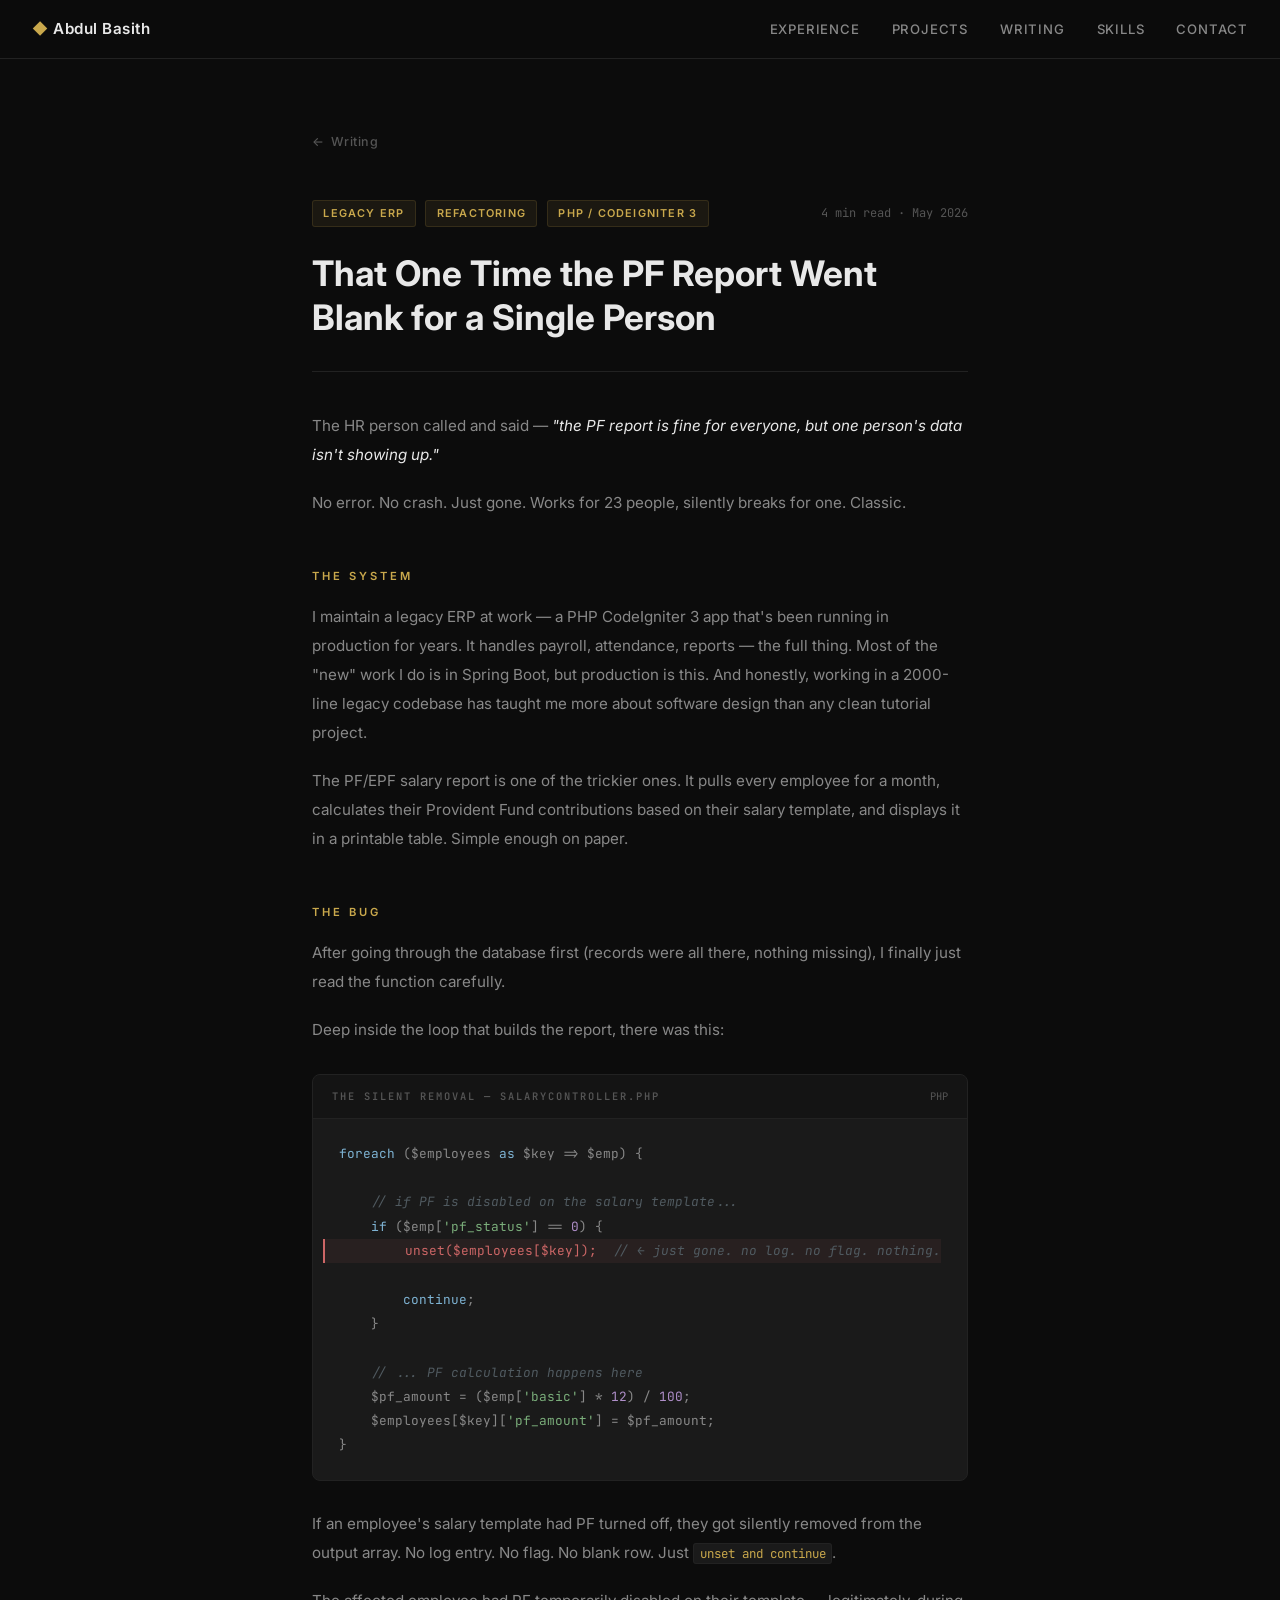
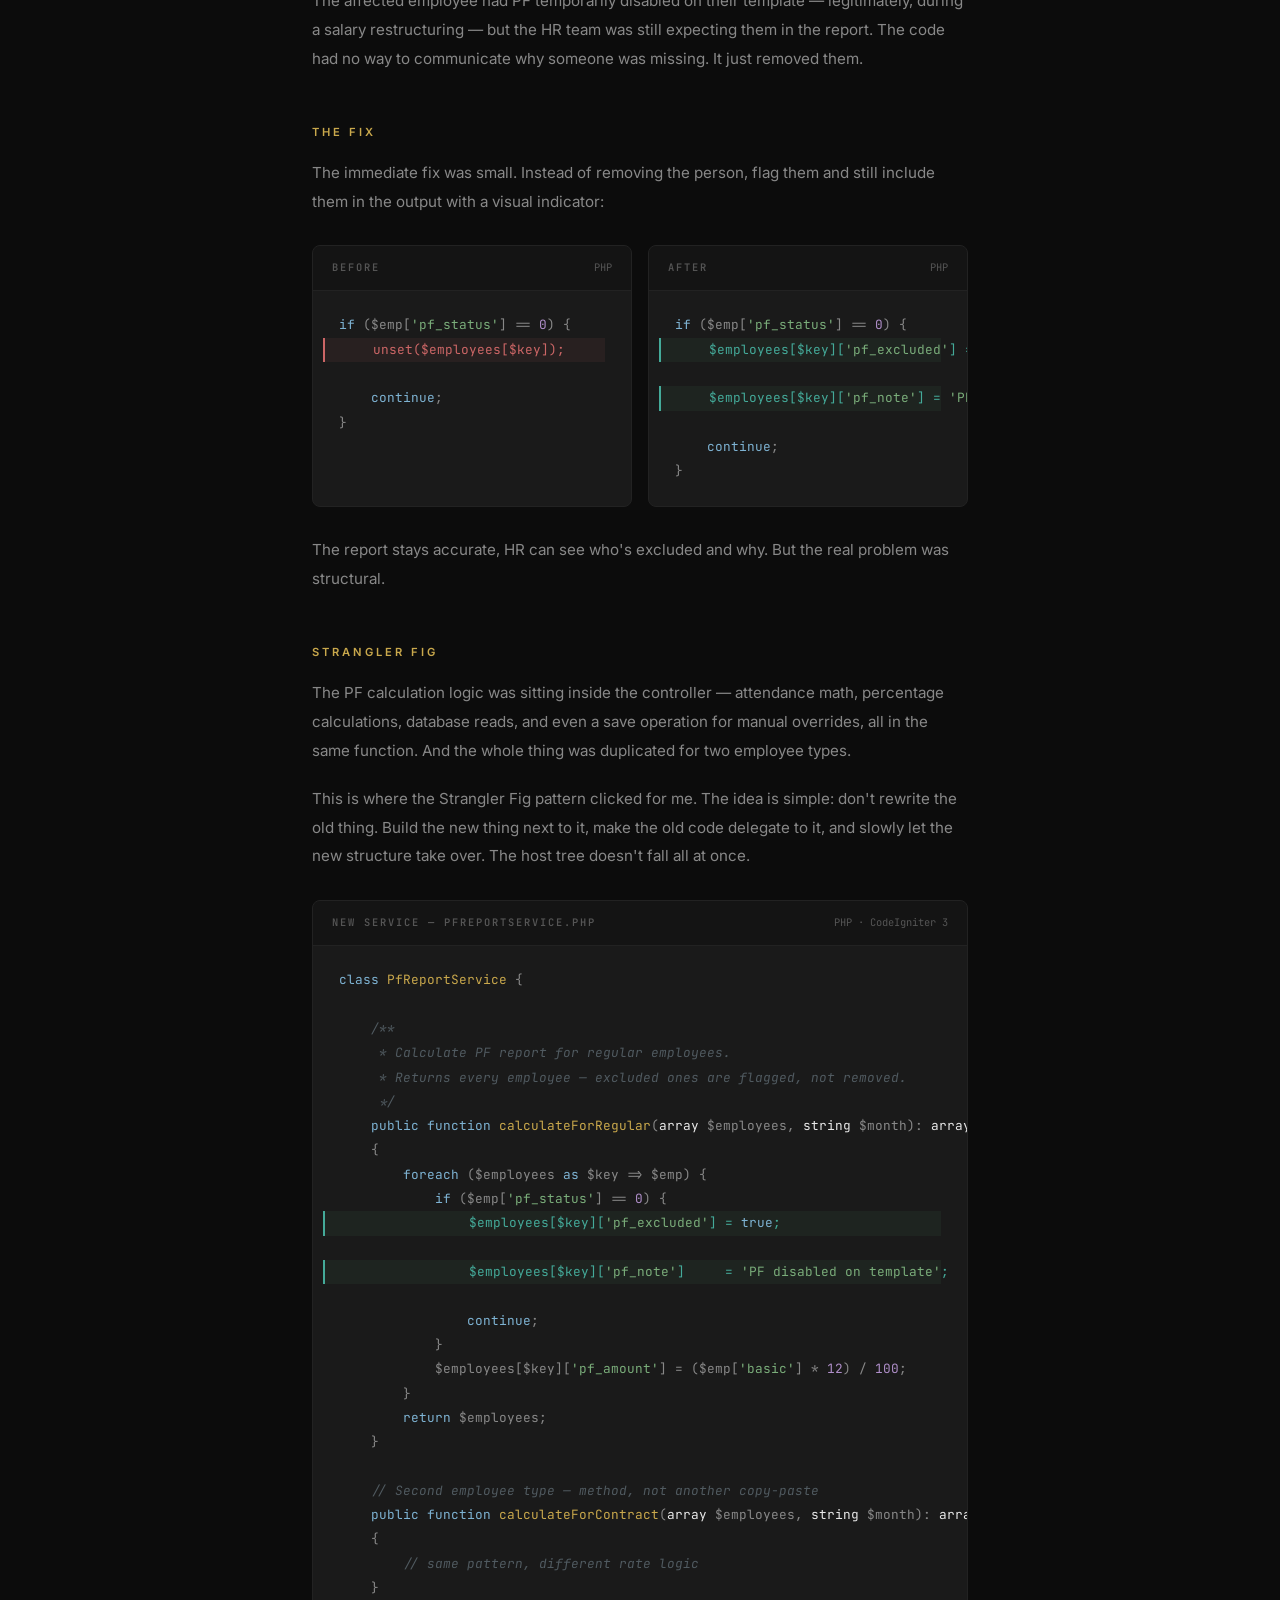
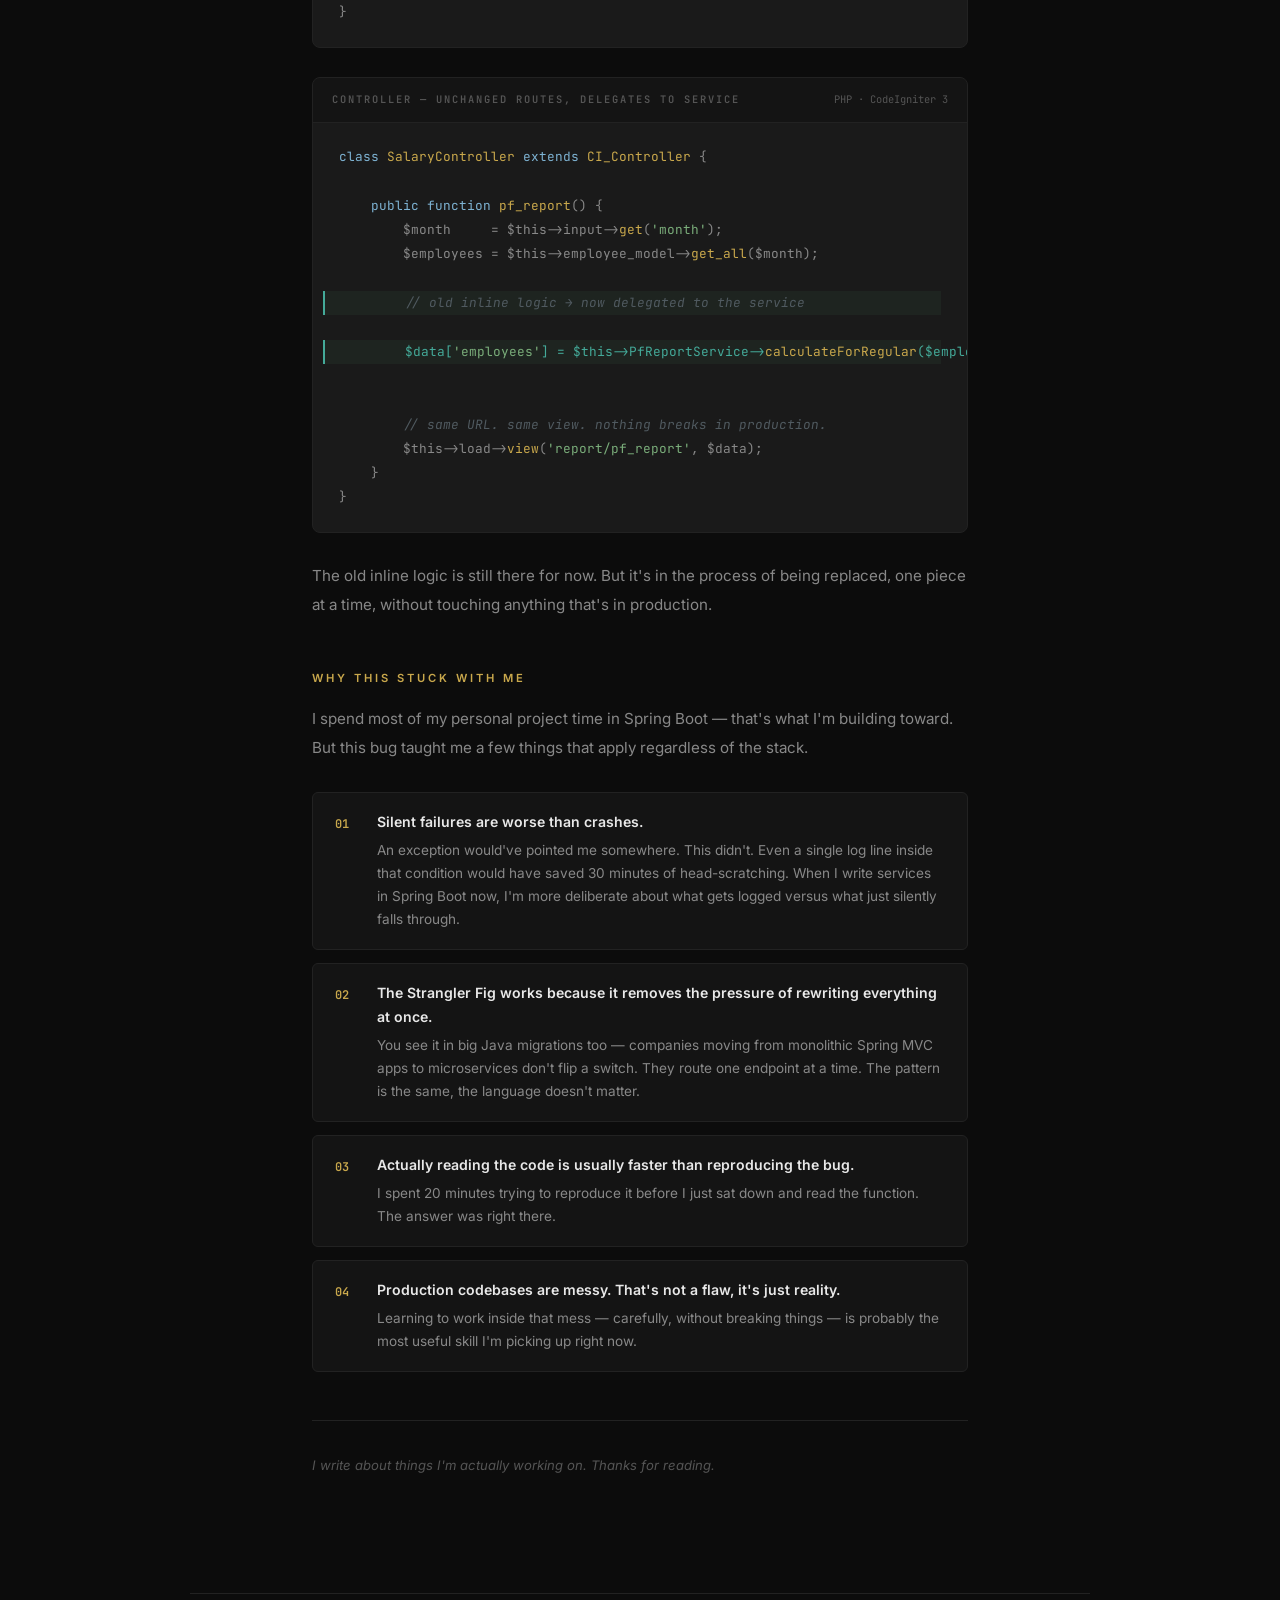
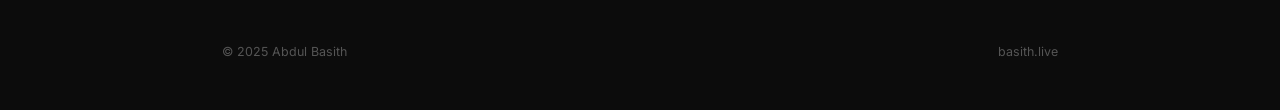
==== blog-pf-report.html @ a6ad1f9e "refactor: migrate blog post from modal to dedicated page and remove legacy modal implementation" ====
<!DOCTYPE html>
<html lang="en">
<head>
    <meta charset="UTF-8">
    <meta name="viewport" content="width=device-width, initial-scale=1.0">
    <title>That One Time the PF Report Went Blank — Abdul Basith</title>
    <meta name="description" content="A production bug in a legacy PHP ERP where one employee's PF data silently disappeared. What caused it, how the Strangler Fig pattern fixed the structure.">
    <link rel="stylesheet" href="style.css">
    <link rel="icon" href="data:image/svg+xml,<svg xmlns='http://www.w3.org/2000/svg' viewBox='0 0 100 100'><text y='.9em' font-size='90'>◆</text></svg>">
    <style>
        /* ── BLOG PAGE LAYOUT ── */
        .blog-page {
            max-width: 720px;
            margin: 0 auto;
            padding: 8rem 2rem 6rem;
        }

        .blog-back {
            display: inline-flex; align-items: center; gap: 0.4rem;
            font-size: 0.78rem; color: var(--text-dim); text-decoration: none;
            font-weight: 500; letter-spacing: 0.5px; margin-bottom: 3rem;
            transition: color 0.3s;
        }
        .blog-back:hover { color: var(--accent); }
        .blog-back::before { content: '←'; }

        .blog-hero-meta {
            display: flex; align-items: center; gap: 0.6rem;
            flex-wrap: wrap; margin-bottom: 1.5rem;
        }
        .blog-tag {
            font-size: 0.68rem; letter-spacing: 1.2px; text-transform: uppercase;
            color: var(--accent); background: var(--accent-dim);
            padding: 0.25rem 0.65rem; border-radius: 3px; border: 1px solid var(--accent-border);
            font-weight: 600;
        }
        .blog-hero-read {
            font-size: 0.75rem; color: var(--text-dim);
            font-family: 'JetBrains Mono', monospace; margin-left: auto;
        }

        .blog-hero-title {
            font-size: clamp(1.6rem, 4vw, 2.2rem);
            font-weight: 700; line-height: 1.25; margin-bottom: 2.5rem;
            padding-bottom: 2rem; border-bottom: 1px solid var(--border);
        }

        /* ── ARTICLE BODY ── */
        .blog-article { color: var(--text-muted); font-size: 0.95rem; line-height: 1.9; }

        .blog-article p { margin-bottom: 1.2rem; }
        .blog-article em { color: var(--text); font-style: italic; }
        .blog-article strong { color: var(--text); font-weight: 600; }

        .blog-article h2 {
            font-size: 0.7rem; letter-spacing: 3px; text-transform: uppercase;
            color: var(--accent); font-weight: 600;
            margin: 3rem 0 1rem;
        }

        /* inline code */
        .blog-article code {
            font-family: 'JetBrains Mono', monospace; font-size: 0.82em;
            background: var(--bg-elevated); border: 1px solid var(--border);
            padding: 0.1em 0.45em; border-radius: 3px; color: var(--accent);
        }

        /* ── CODE BLOCK CARD ── */
        .code-card {
            background: var(--bg-elevated);
            border: 1px solid var(--border);
            border-radius: 8px;
            margin: 1.8rem 0;
            overflow: hidden;
        }
        .code-card-header {
            display: flex; align-items: center; justify-content: space-between;
            padding: 0.75rem 1.2rem;
            border-bottom: 1px solid var(--border);
            background: var(--bg-card);
        }
        .code-card-label {
            font-size: 0.65rem; letter-spacing: 2px; text-transform: uppercase;
            color: var(--text-dim); font-weight: 600;
            font-family: 'JetBrains Mono', monospace;
        }
        .code-card-lang {
            font-size: 0.65rem; color: var(--text-dim);
            font-family: 'JetBrains Mono', monospace;
        }
        .code-card pre {
            margin: 0; padding: 1.4rem 1.6rem;
            font-family: 'JetBrains Mono', monospace;
            font-size: 0.8rem; line-height: 1.9;
            overflow-x: auto; color: var(--text-muted);
            white-space: pre;
        }
        /* syntax-ish colour slots */
        .tok-comment { color: #505a60; font-style: italic; }
        .tok-keyword { color: #7eb3d3; }
        .tok-fn      { color: #c9a84c; }        /* accent */
        .tok-string  { color: #7aad7a; }
        .tok-num     { color: #b08fca; }
        .tok-var     { color: var(--text); }
        .tok-bad     { color: #c66; }            /* red – the bad line */
        .tok-good    { color: #4a9; }            /* green – the fix */

        /* diff stripe */
        .line-del { display: block; background: rgba(198,102,102,0.08); color: #c66; border-left: 2px solid #c66; padding-left: 1rem; margin-left: -1rem; }
        .line-add { display: block; background: rgba(74,153,102,0.08); color: #4a9; border-left: 2px solid #4a9; padding-left: 1rem; margin-left: -1rem; }

        /* ── BEFORE / AFTER SPLIT ── */
        .ba-grid {
            display: grid; grid-template-columns: 1fr 1fr; gap: 1rem; margin: 1.8rem 0;
        }
        @media (max-width: 600px) { .ba-grid { grid-template-columns: 1fr; } }
        .ba-grid .code-card { margin: 0; }

        /* ── TAKEAWAY CARDS ── */
        .takeaway-grid {
            display: grid; gap: 0.8rem; margin: 1.8rem 0;
        }
        .takeaway-card {
            background: var(--bg-card); border: 1px solid var(--border);
            border-radius: 6px; padding: 1.1rem 1.4rem;
            display: flex; gap: 1rem; align-items: flex-start;
        }
        .takeaway-num {
            font-family: 'JetBrains Mono', monospace;
            font-size: 0.75rem; color: var(--accent); font-weight: 600;
            min-width: 1.6rem; margin-top: 0.15rem;
        }
        .takeaway-text strong { color: var(--text); font-weight: 600; display: block; margin-bottom: 0.3rem; font-size: 0.88rem; }
        .takeaway-text { color: var(--text-muted); font-size: 0.85rem; line-height: 1.7; }

        /* ── SIGN OFF ── */
        .blog-signoff {
            margin-top: 3rem; padding-top: 2rem;
            border-top: 1px solid var(--border);
            font-size: 0.82rem; color: var(--text-dim);
            font-style: italic;
        }
    </style>
</head>
<body>

<!-- NAV -->
<nav>
    <div class="nav-name"><span>◆</span> Abdul Basith</div>
    <button class="nav-toggle" onclick="document.querySelector('.nav-links').classList.toggle('open')" aria-label="Menu">☰</button>
    <ul class="nav-links">
        <li><a href="index.html#work">Experience</a></li>
        <li><a href="index.html#projects">Projects</a></li>
        <li><a href="index.html#writing">Writing</a></li>
        <li><a href="index.html#skills">Skills</a></li>
        <li><a href="index.html#contact">Contact</a></li>
    </ul>
</nav>

<main class="blog-page">

    <a href="index.html#writing" class="blog-back"> Writing</a>

    <div class="blog-hero-meta">
        <span class="blog-tag">Legacy ERP</span>
        <span class="blog-tag">Refactoring</span>
        <span class="blog-tag">PHP / CodeIgniter 3</span>
        <span class="blog-hero-read">4 min read · May 2026</span>
    </div>

    <h1 class="blog-hero-title">That One Time the PF&nbsp;Report Went Blank for a Single&nbsp;Person</h1>

    <article class="blog-article">

        <p>The HR person called and said — <em>"the PF report is fine for everyone, but one person's data isn't showing up."</em></p>
        <p>No error. No crash. Just gone. Works for 23 people, silently breaks for one. Classic.</p>

        <!-- ─────────── THE SYSTEM ─────────── -->
        <h2>The System</h2>

        <p>I maintain a legacy ERP at work — a PHP CodeIgniter 3 app that's been running in production for years. It handles payroll, attendance, reports — the full thing. Most of the "new" work I do is in Spring Boot, but production is this. And honestly, working in a 2000-line legacy codebase has taught me more about software design than any clean tutorial project.</p>

        <p>The PF/EPF salary report is one of the trickier ones. It pulls every employee for a month, calculates their Provident Fund contributions based on their salary template, and displays it in a printable table. Simple enough on paper.</p>

        <!-- ─────────── THE BUG ─────────── -->
        <h2>The Bug</h2>

        <p>After going through the database first (records were all there, nothing missing), I finally just read the function carefully.</p>
        <p>Deep inside the loop that builds the report, there was this:</p>

        <div class="code-card">
            <div class="code-card-header">
                <span class="code-card-label">The Silent Removal — SalaryController.php</span>
                <span class="code-card-lang">PHP</span>
            </div>
            <pre><span class="tok-keyword">foreach</span> ($employees <span class="tok-keyword">as</span> $key => $emp) {

    <span class="tok-comment">// if PF is disabled on the salary template...</span>
    <span class="tok-keyword">if</span> ($emp[<span class="tok-string">'pf_status'</span>] == <span class="tok-num">0</span>) {
<span class="line-del">        unset($employees[$key]);  <span class="tok-comment">// ← just gone. no log. no flag. nothing.</span></span>
        <span class="tok-keyword">continue</span>;
    }

    <span class="tok-comment">// ... PF calculation happens here</span>
    $pf_amount = ($emp[<span class="tok-string">'basic'</span>] * <span class="tok-num">12</span>) / <span class="tok-num">100</span>;
    $employees[$key][<span class="tok-string">'pf_amount'</span>] = $pf_amount;
}</pre>
        </div>

        <p>If an employee's salary template had PF turned off, they got silently removed from the output array. No log entry. No flag. No blank row. Just <code>unset and continue</code>.</p>

        <p>The affected employee had PF temporarily disabled on their template — legitimately, during a salary restructuring — but the HR team was still expecting them in the report. The code had no way to communicate why someone was missing. It just removed them.</p>

        <!-- ─────────── THE FIX ─────────── -->
        <h2>The Fix</h2>

        <p>The immediate fix was small. Instead of removing the person, flag them and still include them in the output with a visual indicator:</p>

        <div class="ba-grid">
            <div class="code-card">
                <div class="code-card-header">
                    <span class="code-card-label">Before</span>
                    <span class="code-card-lang">PHP</span>
                </div>
                <pre><span class="tok-keyword">if</span> ($emp[<span class="tok-string">'pf_status'</span>] == <span class="tok-num">0</span>) {
<span class="line-del">    unset($employees[$key]);</span>
    <span class="tok-keyword">continue</span>;
}</pre>
            </div>
            <div class="code-card">
                <div class="code-card-header">
                    <span class="code-card-label">After</span>
                    <span class="code-card-lang">PHP</span>
                </div>
                <pre><span class="tok-keyword">if</span> ($emp[<span class="tok-string">'pf_status'</span>] == <span class="tok-num">0</span>) {
<span class="line-add">    $employees[$key][<span class="tok-string">'pf_excluded'</span>] = <span class="tok-keyword">true</span>;</span>
<span class="line-add">    $employees[$key][<span class="tok-string">'pf_note'</span>] = <span class="tok-string">'PF disabled'</span>;</span>
    <span class="tok-keyword">continue</span>;
}</pre>
            </div>
        </div>

        <p>The report stays accurate, HR can see who's excluded and why. But the real problem was structural.</p>

        <!-- ─────────── STRANGLER FIG ─────────── -->
        <h2>Strangler Fig</h2>

        <p>The PF calculation logic was sitting inside the controller — attendance math, percentage calculations, database reads, and even a save operation for manual overrides, all in the same function. And the whole thing was duplicated for two employee types.</p>

        <p>This is where the Strangler Fig pattern clicked for me. The idea is simple: don't rewrite the old thing. Build the new thing next to it, make the old code delegate to it, and slowly let the new structure take over. The host tree doesn't fall all at once.</p>

        <div class="code-card">
            <div class="code-card-header">
                <span class="code-card-label">New Service — PfReportService.php</span>
                <span class="code-card-lang">PHP · CodeIgniter 3</span>
            </div>
            <pre><span class="tok-keyword">class</span> <span class="tok-fn">PfReportService</span> {

    <span class="tok-comment">/**
     * Calculate PF report for regular employees.
     * Returns every employee — excluded ones are flagged, not removed.
     */</span>
    <span class="tok-keyword">public function</span> <span class="tok-fn">calculateForRegular</span>(<span class="tok-var">array</span> $employees, <span class="tok-var">string</span> $month): <span class="tok-var">array</span>
    {
        <span class="tok-keyword">foreach</span> ($employees <span class="tok-keyword">as</span> $key => $emp) {
            <span class="tok-keyword">if</span> ($emp[<span class="tok-string">'pf_status'</span>] == <span class="tok-num">0</span>) {
<span class="line-add">                $employees[$key][<span class="tok-string">'pf_excluded'</span>] = <span class="tok-keyword">true</span>;</span>
<span class="line-add">                $employees[$key][<span class="tok-string">'pf_note'</span>]     = <span class="tok-string">'PF disabled on template'</span>;</span>
                <span class="tok-keyword">continue</span>;
            }
            $employees[$key][<span class="tok-string">'pf_amount'</span>] = ($emp[<span class="tok-string">'basic'</span>] * <span class="tok-num">12</span>) / <span class="tok-num">100</span>;
        }
        <span class="tok-keyword">return</span> $employees;
    }

    <span class="tok-comment">// Second employee type — method, not another copy-paste</span>
    <span class="tok-keyword">public function</span> <span class="tok-fn">calculateForContract</span>(<span class="tok-var">array</span> $employees, <span class="tok-var">string</span> $month): <span class="tok-var">array</span>
    {
        <span class="tok-comment">// same pattern, different rate logic</span>
    }
}</pre>
        </div>

        <div class="code-card">
            <div class="code-card-header">
                <span class="code-card-label">Controller — unchanged routes, delegates to service</span>
                <span class="code-card-lang">PHP · CodeIgniter 3</span>
            </div>
            <pre><span class="tok-keyword">class</span> <span class="tok-fn">SalaryController</span> <span class="tok-keyword">extends</span> <span class="tok-fn">CI_Controller</span> {

    <span class="tok-keyword">public function</span> <span class="tok-fn">pf_report</span>() {
        $month     = $this->input-><span class="tok-fn">get</span>(<span class="tok-string">'month'</span>);
        $employees = $this->employee_model-><span class="tok-fn">get_all</span>($month);

<span class="line-add">        <span class="tok-comment">// old inline logic → now delegated to the service</span></span>
<span class="line-add">        $data[<span class="tok-string">'employees'</span>] = $this->PfReportService-><span class="tok-fn">calculateForRegular</span>($employees, $month);</span>

        <span class="tok-comment">// same URL. same view. nothing breaks in production.</span>
        $this->load-><span class="tok-fn">view</span>(<span class="tok-string">'report/pf_report'</span>, $data);
    }
}</pre>
        </div>

        <p>The old inline logic is still there for now. But it's in the process of being replaced, one piece at a time, without touching anything that's in production.</p>

        <!-- ─────────── WHY THIS STUCK ─────────── -->
        <h2>Why This Stuck With Me</h2>

        <p>I spend most of my personal project time in Spring Boot — that's what I'm building toward. But this bug taught me a few things that apply regardless of the stack.</p>

        <div class="takeaway-grid">
            <div class="takeaway-card">
                <span class="takeaway-num">01</span>
                <div class="takeaway-text">
                    <strong>Silent failures are worse than crashes.</strong>
                    An exception would've pointed me somewhere. This didn't. Even a single log line inside that condition would have saved 30 minutes of head-scratching. When I write services in Spring Boot now, I'm more deliberate about what gets logged versus what just silently falls through.
                </div>
            </div>
            <div class="takeaway-card">
                <span class="takeaway-num">02</span>
                <div class="takeaway-text">
                    <strong>The Strangler Fig works because it removes the pressure of rewriting everything at once.</strong>
                    You see it in big Java migrations too — companies moving from monolithic Spring MVC apps to microservices don't flip a switch. They route one endpoint at a time. The pattern is the same, the language doesn't matter.
                </div>
            </div>
            <div class="takeaway-card">
                <span class="takeaway-num">03</span>
                <div class="takeaway-text">
                    <strong>Actually reading the code is usually faster than reproducing the bug.</strong>
                    I spent 20 minutes trying to reproduce it before I just sat down and read the function. The answer was right there.
                </div>
            </div>
            <div class="takeaway-card">
                <span class="takeaway-num">04</span>
                <div class="takeaway-text">
                    <strong>Production codebases are messy. That's not a flaw, it's just reality.</strong>
                    Learning to work inside that mess — carefully, without breaking things — is probably the most useful skill I'm picking up right now.
                </div>
            </div>
        </div>

        <p class="blog-signoff">I write about things I'm actually working on. Thanks for reading.</p>

    </article>

</main>

<footer>
    <span>© 2025 Abdul Basith</span>
    <span>basith.live</span>
</footer>

<script>
// Mobile nav toggle
document.querySelectorAll('a[href^="index.html#"]').forEach(a => {
    document.querySelector('.nav-links')?.classList.remove('open');
});
</script>
</body>
</html>
---- style.css ----
@import url('https://fonts.googleapis.com/css2?family=Inter:wght@300;400;500;600;700&family=JetBrains+Mono:wght@400;500&display=swap');

*, *::before, *::after { margin: 0; padding: 0; box-sizing: border-box; }

:root {
  --bg: #0c0c0c;
  --bg-card: #141414;
  --bg-elevated: #1a1a1a;
  --border: #222;
  --border-hover: #333;
  --text: #e8e8e8;
  --text-muted: #888;
  --text-dim: #555;
  --accent: #c9a84c;
  --accent-dim: rgba(201,168,76,0.08);
  --accent-border: rgba(201,168,76,0.15);
  --green: #4a9;
  --red: #c66;
}

html { scroll-behavior: smooth; }

body {
  font-family: 'Inter', -apple-system, sans-serif;
  background: var(--bg);
  color: var(--text);
  line-height: 1.6;
  -webkit-font-smoothing: antialiased;
}

::selection { background: var(--accent); color: var(--bg); }

/* ── NAV ── */
nav {
  position: fixed; top: 0; width: 100%; z-index: 100;
  padding: 1rem 2rem;
  background: rgba(12,12,12,0.85);
  backdrop-filter: blur(20px);
  border-bottom: 1px solid var(--border);
  display: flex; justify-content: space-between; align-items: center;
  max-width: 100%;
}
.nav-name {
  font-size: 0.95rem; font-weight: 600; letter-spacing: 0.5px;
  color: var(--text);
}
.nav-name span { color: var(--accent); }
.nav-links { display: flex; gap: 2rem; list-style: none; }
.nav-links a {
  color: var(--text-muted); text-decoration: none; font-size: 0.82rem;
  font-weight: 500; letter-spacing: 0.8px; text-transform: uppercase;
  transition: color 0.3s;
}
.nav-links a:hover { color: var(--text); }

/* ── HERO ── */
.hero {
  min-height: 100vh; display: flex; align-items: center;
  padding: 8rem 2rem 4rem;
  max-width: 900px; margin: 0 auto;
}
.hero-inner { width: 100%; }
.hero-label {
  font-size: 0.75rem; letter-spacing: 3px; text-transform: uppercase;
  color: var(--accent); margin-bottom: 1.5rem; font-weight: 500;
}
.hero h1 {
  font-size: clamp(2.5rem, 5vw, 3.8rem);
  font-weight: 300; line-height: 1.15; margin-bottom: 2rem;
  color: var(--text);
}
.hero h1 strong { font-weight: 700; }
.hero-desc {
  font-size: 1.05rem; color: var(--text-muted); max-width: 600px;
  line-height: 1.8; margin-bottom: 2.5rem;
}
.hero-links { display: flex; gap: 1.5rem; align-items: center; flex-wrap: wrap; }
.hero-links a {
  color: var(--text-muted); text-decoration: none; font-size: 0.85rem;
  font-weight: 500; transition: color 0.3s; display: flex; align-items: center; gap: 0.4rem;
}
.hero-links a:hover { color: var(--text); }
.hero-links .sep { color: var(--text-dim); }
.hero-indicator {
  margin-top: 4rem; display: flex; align-items: center; gap: 0.6rem;
  font-size: 0.75rem; color: var(--text-dim);
}
.dot-live {
  width: 6px; height: 6px; border-radius: 50%; background: var(--green);
  animation: pulse 2s infinite;
}
@keyframes pulse {
  0%, 100% { opacity: 1; }
  50% { opacity: 0.3; }
}

/* ── SECTIONS ── */
section { max-width: 900px; margin: 0 auto; padding: 6rem 2rem; }
.section-label {
  font-size: 0.7rem; letter-spacing: 3px; text-transform: uppercase;
  color: var(--accent); margin-bottom: 0.5rem; font-weight: 500;
}
.section-title {
  font-size: 1.8rem; font-weight: 600; margin-bottom: 1rem;
}
.section-desc {
  color: var(--text-muted); margin-bottom: 3rem; max-width: 600px; font-size: 0.95rem;
}
.divider {
  border: none; border-top: 1px solid var(--border);
  max-width: 900px; margin: 0 auto;
}

/* ── EXPERIENCE ── */
.exp-item {
  padding: 2rem 0;
  border-bottom: 1px solid var(--border);
}
.exp-item:last-child { border-bottom: none; }
.exp-header { display: flex; justify-content: space-between; align-items: baseline; flex-wrap: wrap; gap: 0.5rem; margin-bottom: 0.3rem; }
.exp-role { font-size: 1.1rem; font-weight: 600; }
.exp-company { color: var(--accent); }
.exp-date { font-size: 0.8rem; color: var(--text-dim); font-weight: 500; }
.exp-bullets { list-style: none; margin-top: 1rem; }
.exp-bullets li {
  color: var(--text-muted); font-size: 0.9rem; padding: 0.4rem 0;
  padding-left: 1.2rem; position: relative; line-height: 1.7;
}
.exp-bullets li::before {
  content: ''; position: absolute; left: 0; top: 0.85rem;
  width: 4px; height: 4px; border-radius: 50%;
  background: var(--text-dim);
}

/* ── PROJECTS ── */
.project {
  background: var(--bg-card);
  border: 1px solid var(--border);
  border-radius: 8px;
  padding: 2.5rem;
  margin-bottom: 2rem;
  transition: border-color 0.3s;
}
.project:hover { border-color: var(--border-hover); }
.project-header { display: flex; justify-content: space-between; align-items: flex-start; flex-wrap: wrap; gap: 1rem; margin-bottom: 1.5rem; }
.project-name { font-size: 1.3rem; font-weight: 600; }
.project-type {
  font-size: 0.7rem; letter-spacing: 1.5px; text-transform: uppercase;
  color: var(--accent); background: var(--accent-dim);
  padding: 0.3rem 0.8rem; border-radius: 3px; border: 1px solid var(--accent-border);
  font-weight: 600;
}
.project-summary { color: var(--text-muted); font-size: 0.95rem; margin-bottom: 1.5rem; line-height: 1.7; }
.project-arch {
  background: var(--bg-elevated); border: 1px solid var(--border);
  border-radius: 6px; padding: 1.5rem; margin-bottom: 1.5rem;
}
.project-arch-title {
  font-size: 0.7rem; letter-spacing: 2px; text-transform: uppercase;
  color: var(--text-dim); margin-bottom: 1rem; font-weight: 600;
}
.arch-flow {
  font-family: 'JetBrains Mono', monospace; font-size: 0.78rem;
  color: var(--text-muted); line-height: 2; white-space: pre-wrap;
}
.arch-flow .highlight { color: var(--accent); }
.arch-flow .muted { color: var(--text-dim); }
.tech-stack { display: flex; flex-wrap: wrap; gap: 0.5rem; margin-bottom: 1.5rem; }
.tech-tag {
  font-size: 0.75rem; padding: 0.3rem 0.7rem; border-radius: 3px;
  background: var(--bg-elevated); border: 1px solid var(--border);
  color: var(--text-muted); font-family: 'JetBrains Mono', monospace;
}
.project-details { list-style: none; }
.project-details li {
  color: var(--text-muted); font-size: 0.88rem; padding: 0.35rem 0;
  padding-left: 1.2rem; position: relative; line-height: 1.6;
}
.project-details li::before {
  content: '→'; position: absolute; left: 0; color: var(--text-dim);
}
.project-link {
  display: inline-flex; align-items: center; gap: 0.4rem;
  margin-top: 1rem; color: var(--text-muted); font-size: 0.85rem;
  text-decoration: none; font-weight: 500; transition: color 0.3s;
}
.project-link:hover { color: var(--text); }

/* ── SKILLS ── */
.skills-grid { display: grid; grid-template-columns: repeat(auto-fill, minmax(200px, 1fr)); gap: 1px; background: var(--border); border: 1px solid var(--border); border-radius: 8px; overflow: hidden; }
.skill-group { background: var(--bg-card); padding: 1.5rem; }
.skill-group-title { font-size: 0.7rem; letter-spacing: 2px; text-transform: uppercase; color: var(--text-dim); margin-bottom: 0.8rem; font-weight: 600; }
.skill-group ul { list-style: none; }
.skill-group li { color: var(--text-muted); font-size: 0.88rem; padding: 0.25rem 0; }

/* ── EDUCATION ── */
.edu-grid { display: grid; gap: 1rem; }
.edu-item {
  display: flex; justify-content: space-between; align-items: baseline;
  padding: 1.2rem 0; border-bottom: 1px solid var(--border); flex-wrap: wrap; gap: 0.5rem;
}
.edu-item:last-child { border-bottom: none; }
.edu-school { font-weight: 600; font-size: 0.95rem; }
.edu-detail { color: var(--text-muted); font-size: 0.85rem; }
.edu-year { color: var(--text-dim); font-size: 0.82rem; font-weight: 500; }

/* ── CONTACT ── */
.contact-box {
  background: var(--bg-card); border: 1px solid var(--border);
  border-radius: 8px; padding: 3rem; text-align: center;
}
.contact-box p { color: var(--text-muted); margin-bottom: 2rem; font-size: 0.95rem; }
.contact-links { display: flex; justify-content: center; gap: 2rem; flex-wrap: wrap; }
.contact-links a {
  color: var(--text-muted); text-decoration: none; font-size: 0.88rem;
  font-weight: 500; padding: 0.6rem 1.2rem; border: 1px solid var(--border);
  border-radius: 4px; transition: all 0.3s;
}
.contact-links a:hover { border-color: var(--accent-border); color: var(--text); }

/* ── FOOTER ── */
footer {
  max-width: 900px; margin: 0 auto; padding: 3rem 2rem;
  border-top: 1px solid var(--border);
  display: flex; justify-content: space-between; align-items: center;
  font-size: 0.78rem; color: var(--text-dim); flex-wrap: wrap; gap: 1rem;
}

/* ── BLOG CARD ── */
.blog-card {
  display: block; text-decoration: none; color: inherit;
  background: var(--bg-card); border: 1px solid var(--border);
  border-radius: 8px; padding: 2rem 2.5rem;
  cursor: pointer; transition: border-color 0.3s, background 0.3s;
  outline: none;
}
.blog-card:hover, .blog-card:focus {
  border-color: var(--accent-border);
  background: var(--bg-elevated);
}
.blog-card-meta { display: flex; align-items: center; gap: 0.6rem; flex-wrap: wrap; margin-bottom: 1rem; }
.blog-tag {
  font-size: 0.68rem; letter-spacing: 1.2px; text-transform: uppercase;
  color: var(--accent); background: var(--accent-dim);
  padding: 0.25rem 0.65rem; border-radius: 3px; border: 1px solid var(--accent-border);
  font-weight: 600;
}
.blog-read { font-size: 0.75rem; color: var(--text-dim); margin-left: auto; font-family: 'JetBrains Mono', monospace; }
.blog-title { font-size: 1.15rem; font-weight: 600; margin-bottom: 0.75rem; line-height: 1.4; }
.blog-excerpt { color: var(--text-muted); font-size: 0.9rem; line-height: 1.7; margin-bottom: 1.2rem; }
.blog-cta { font-size: 0.8rem; color: var(--text-dim); font-weight: 500; transition: color 0.3s; }
.blog-card:hover .blog-cta, .blog-card:focus .blog-cta { color: var(--accent); }

/* ── ANIMATIONS ── */
.reveal { opacity: 0; transform: translateY(20px); transition: all 0.6s cubic-bezier(0.16, 1, 0.3, 1); }
.reveal.visible { opacity: 1; transform: none; }

/* ── MOBILE ── */
@media (max-width: 640px) {
  nav { padding: 1rem; }
  .nav-links { gap: 1rem; }
  .nav-links a { font-size: 0.72rem; }
  .hero { padding: 7rem 1.5rem 3rem; }
  section { padding: 4rem 1.5rem; }
  .project { padding: 1.5rem; }
  .skills-grid { grid-template-columns: 1fr 1fr; }
  .contact-links { flex-direction: column; align-items: center; }
}

/* Mobile nav toggle */
.nav-toggle { display: none; background: none; border: none; color: var(--text-muted); font-size: 1.3rem; cursor: pointer; }
@media (max-width: 520px) {
  .nav-toggle { display: block; }
  .nav-links {
    display: none; position: absolute; top: 100%; left: 0; right: 0;
    background: rgba(12,12,12,0.95); backdrop-filter: blur(20px);
    flex-direction: column; padding: 1.5rem 2rem; gap: 1.2rem;
    border-bottom: 1px solid var(--border);
  }
  .nav-links.open { display: flex; }
}
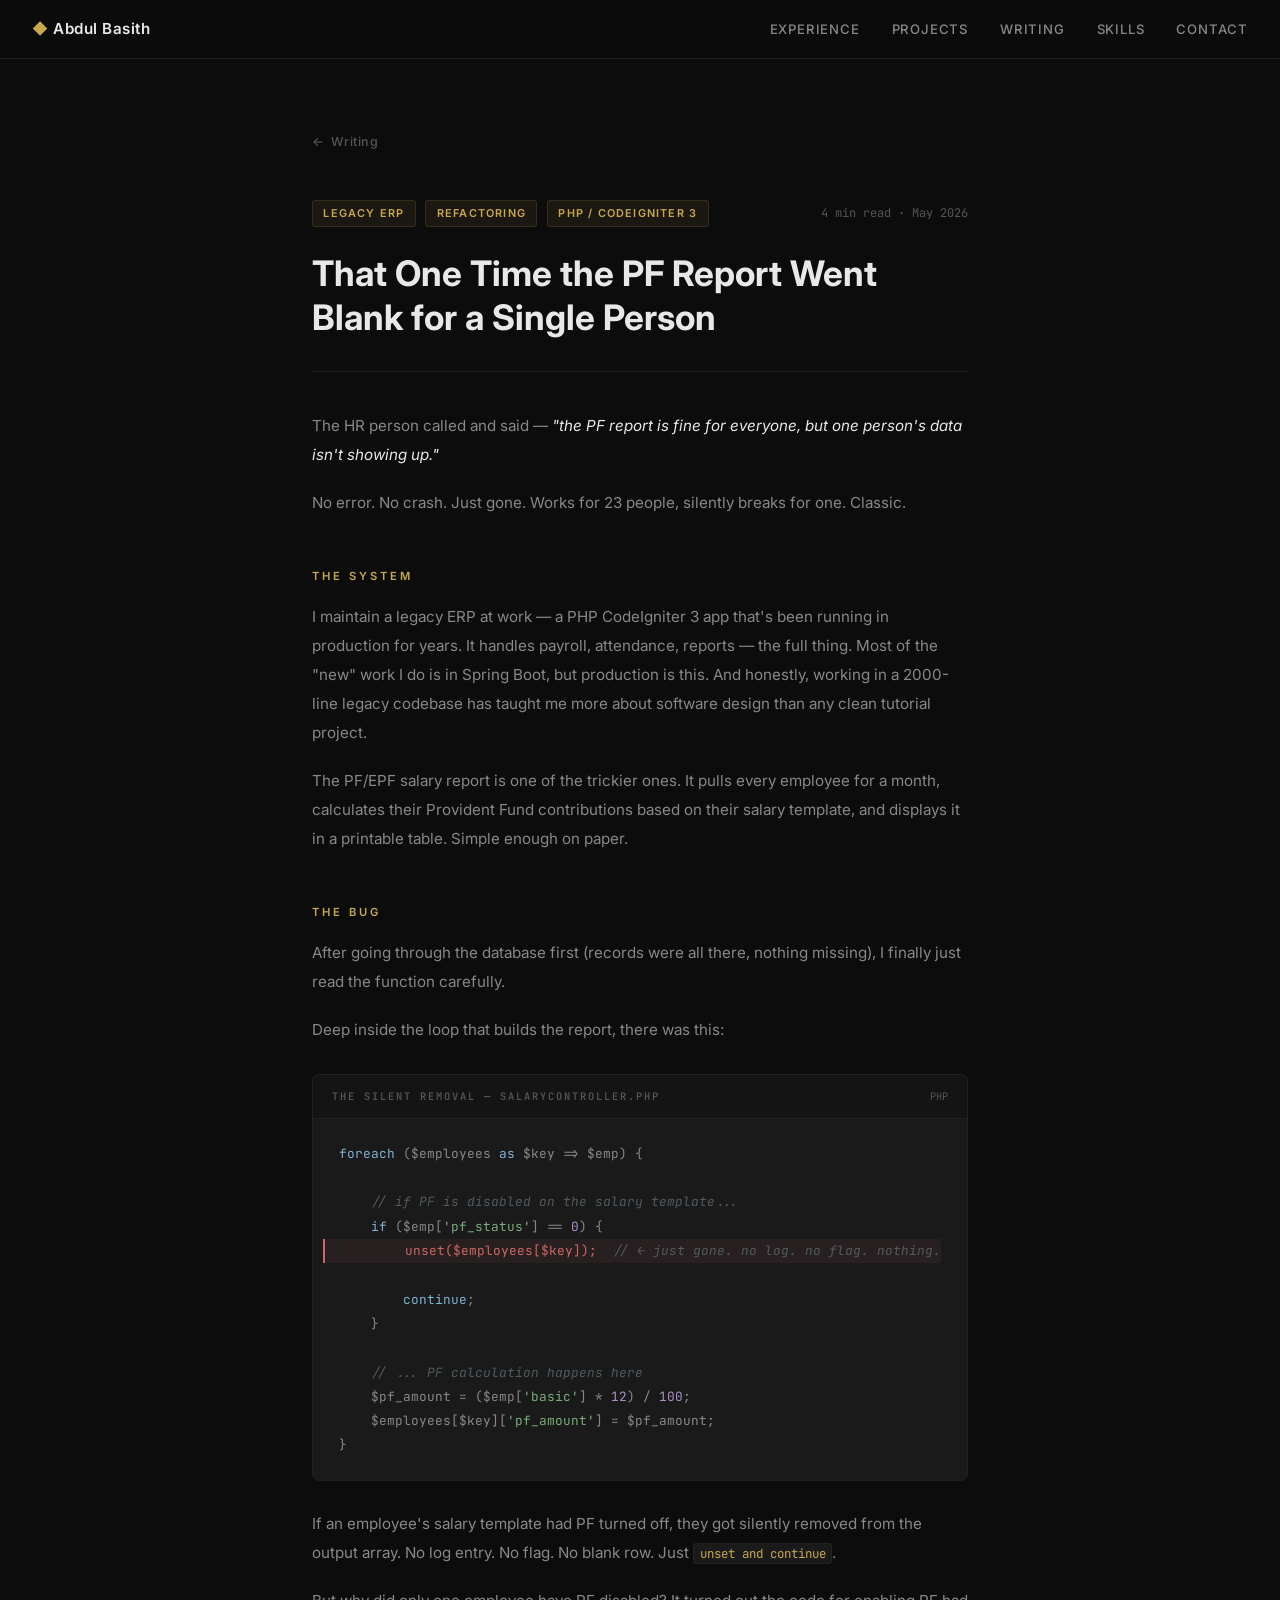
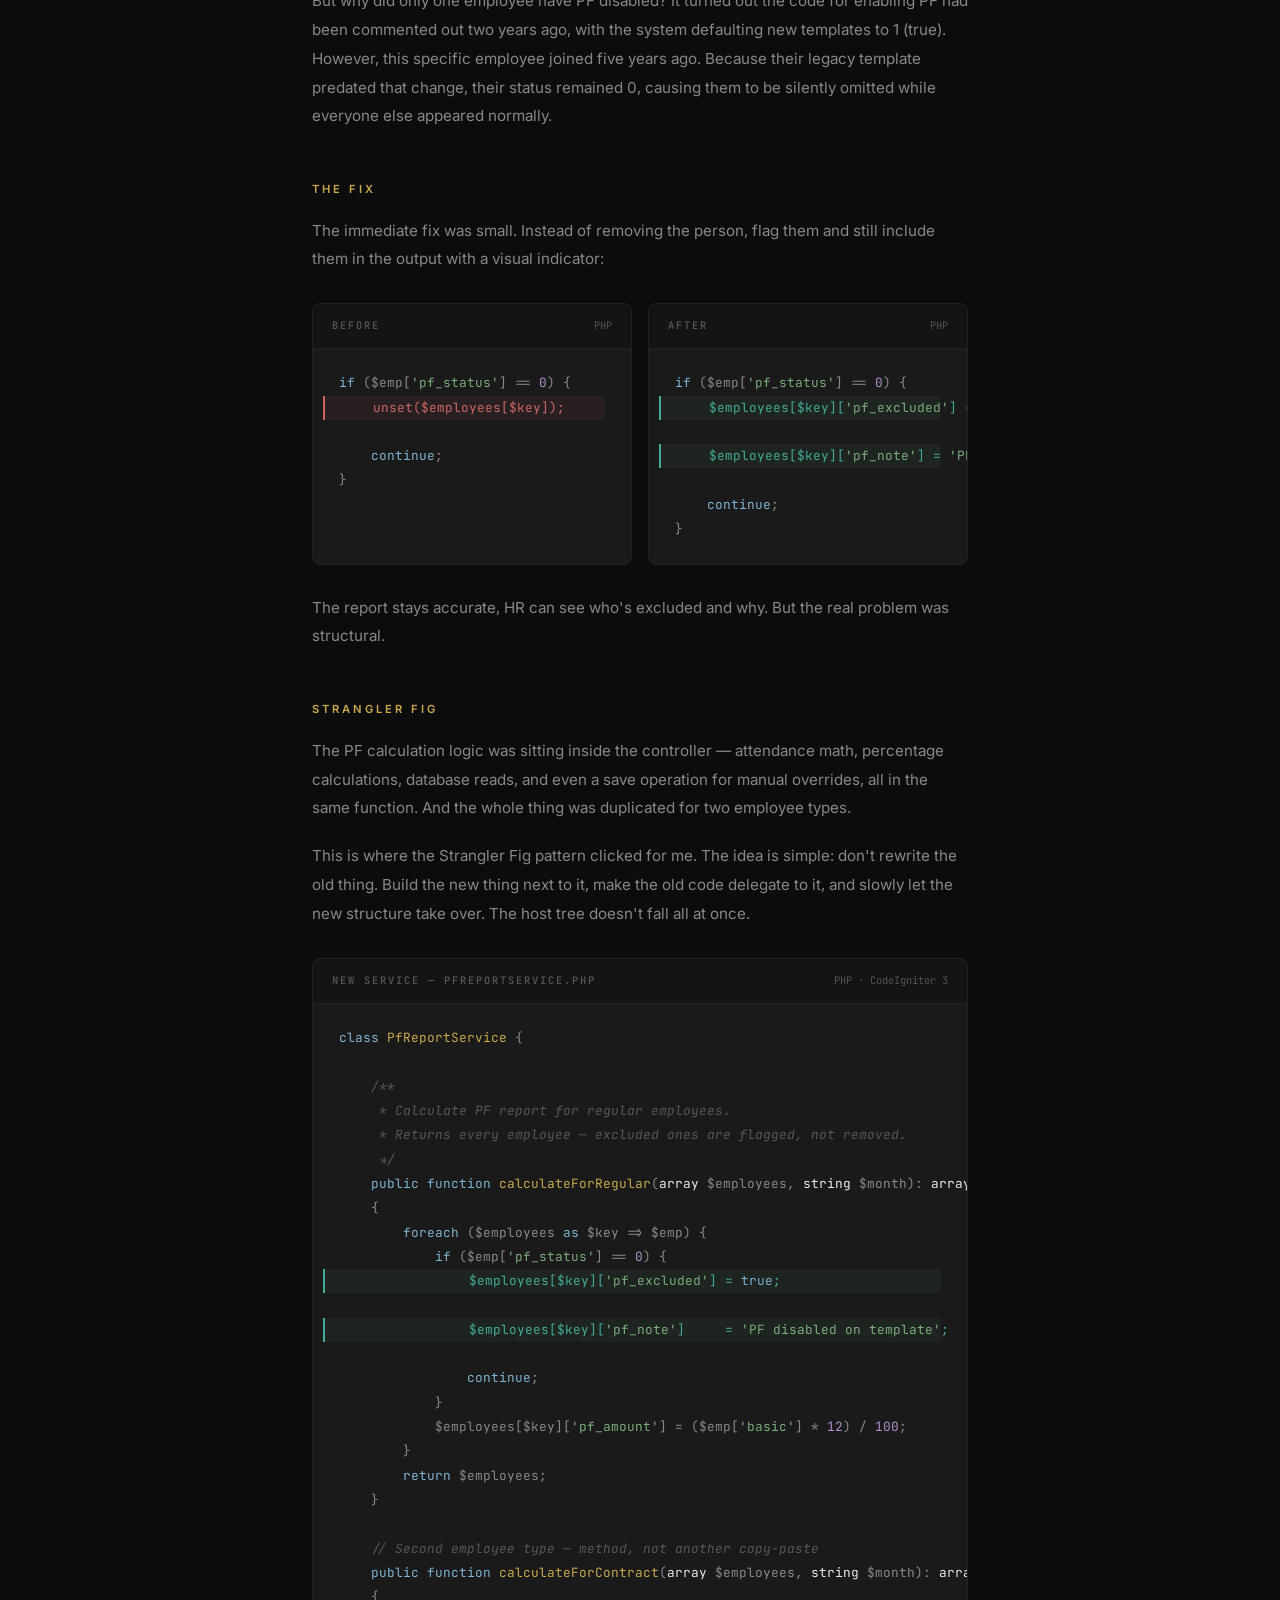
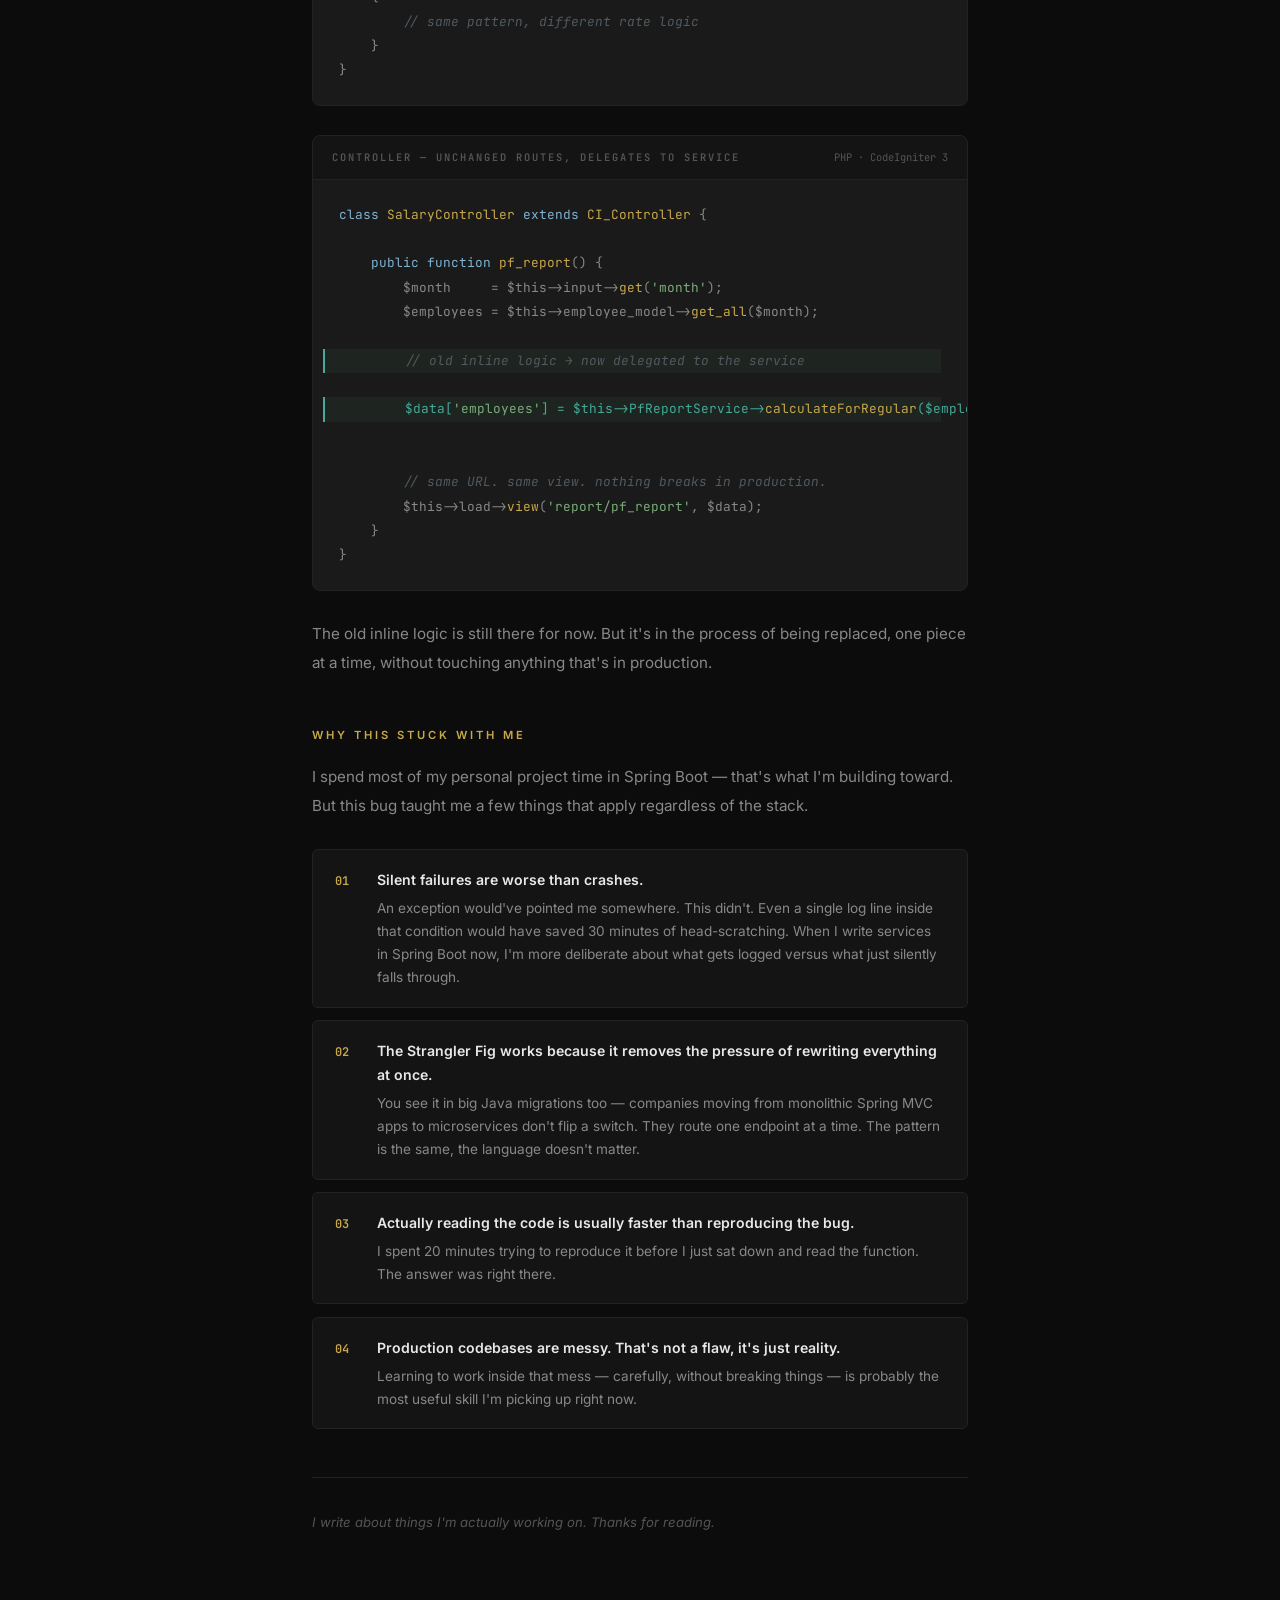
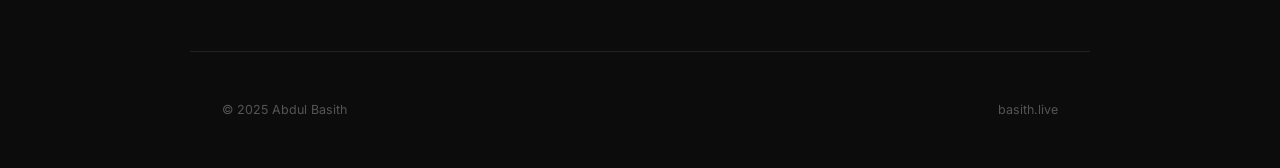
==== commit eeb64bd8: "Update blog post on legacy PF report bug" ====
--- a/blog-pf-report.html
+++ b/blog-pf-report.html
@@ -209,7 +209,7 @@
 
         <p>If an employee's salary template had PF turned off, they got silently removed from the output array. No log entry. No flag. No blank row. Just <code>unset and continue</code>.</p>
 
-        <p>The affected employee had PF temporarily disabled on their template — legitimately, during a salary restructuring — but the HR team was still expecting them in the report. The code had no way to communicate why someone was missing. It just removed them.</p>
+        <p>But why did only one employee have PF disabled? It turned out the code for enabling PF had been commented out two years ago, with the system defaulting new templates to 1 (true). However, this specific employee joined five years ago. Because their legacy template predated that change, their status remained 0, causing them to be silently omitted while everyone else appeared normally.</p>
 
         <!-- ─────────── THE FIX ─────────── -->
         <h2>The Fix</h2>
--- a/style.css
+++ b/style.css
@@ -18,7 +18,7 @@
   --red: #c66;
 }
 
-html { scroll-behavior: smooth; }
+html { scroll-behavior: smooth; overflow-x: hidden; }
 
 body {
   font-family: 'Inter', -apple-system, sans-serif;
@@ -26,6 +26,7 @@
   color: var(--text);
   line-height: 1.6;
   -webkit-font-smoothing: antialiased;
+  overflow-x: hidden;
 }
 
 ::selection { background: var(--accent); color: var(--bg); }
@@ -58,8 +59,61 @@
   min-height: 100vh; display: flex; align-items: center;
   padding: 8rem 2rem 4rem;
   max-width: 900px; margin: 0 auto;
+  position: relative;
 }
 .hero-inner { width: 100%; }
+
+/* ── POST TEASER (absolute — lives in the right dead space) ── */
+.post-teaser {
+  display: block; text-decoration: none; color: inherit;
+  position: absolute;
+  right: -80px;          /* sits outside the 900px hero box */
+  top: 50%;
+  transform: translateY(-50%);
+  width: 220px;
+  background: var(--bg-card);
+  border: 1px solid var(--accent-border);
+  border-radius: 10px;
+  padding: 1.2rem 1.4rem;
+  transition: border-color 0.3s, box-shadow 0.3s, transform 0.3s;
+  box-shadow: 0 0 18px rgba(201,168,76,0.07);
+}
+.post-teaser:hover {
+  border-color: rgba(201,168,76,0.45);
+  box-shadow: 0 4px 28px rgba(201,168,76,0.13);
+  transform: translateY(calc(-50% - 2px));
+}
+
+.post-teaser-eyebrow {
+  display: flex; align-items: center; gap: 0.45rem;
+  font-size: 0.62rem; letter-spacing: 2px; text-transform: uppercase;
+  color: var(--accent); font-weight: 600;
+  margin-bottom: 0.85rem;
+}
+.post-teaser-dot {
+  width: 5px; height: 5px; border-radius: 50%;
+  background: var(--accent); flex-shrink: 0;
+  animation: pulse 2s infinite;
+}
+.post-teaser-title {
+  font-size: 0.82rem; font-weight: 600; line-height: 1.45;
+  color: var(--text); margin-bottom: 0.75rem;
+}
+.post-teaser-meta {
+  font-size: 0.68rem; color: var(--text-dim);
+  font-family: 'JetBrains Mono', monospace;
+  margin-bottom: 1rem;
+}
+.post-teaser-cta {
+  font-size: 0.72rem; color: var(--text-dim);
+  font-weight: 500; transition: color 0.3s;
+  display: inline-block;
+}
+.post-teaser:hover .post-teaser-cta { color: var(--accent); }
+
+/* hide when viewport is too narrow to show the card without overlap */
+@media (max-width: 1160px) { .post-teaser { display: none; } }
+
 .hero-label {
   font-size: 0.75rem; letter-spacing: 3px; text-transform: uppercase;
   color: var(--accent); margin-bottom: 1.5rem; font-weight: 500;
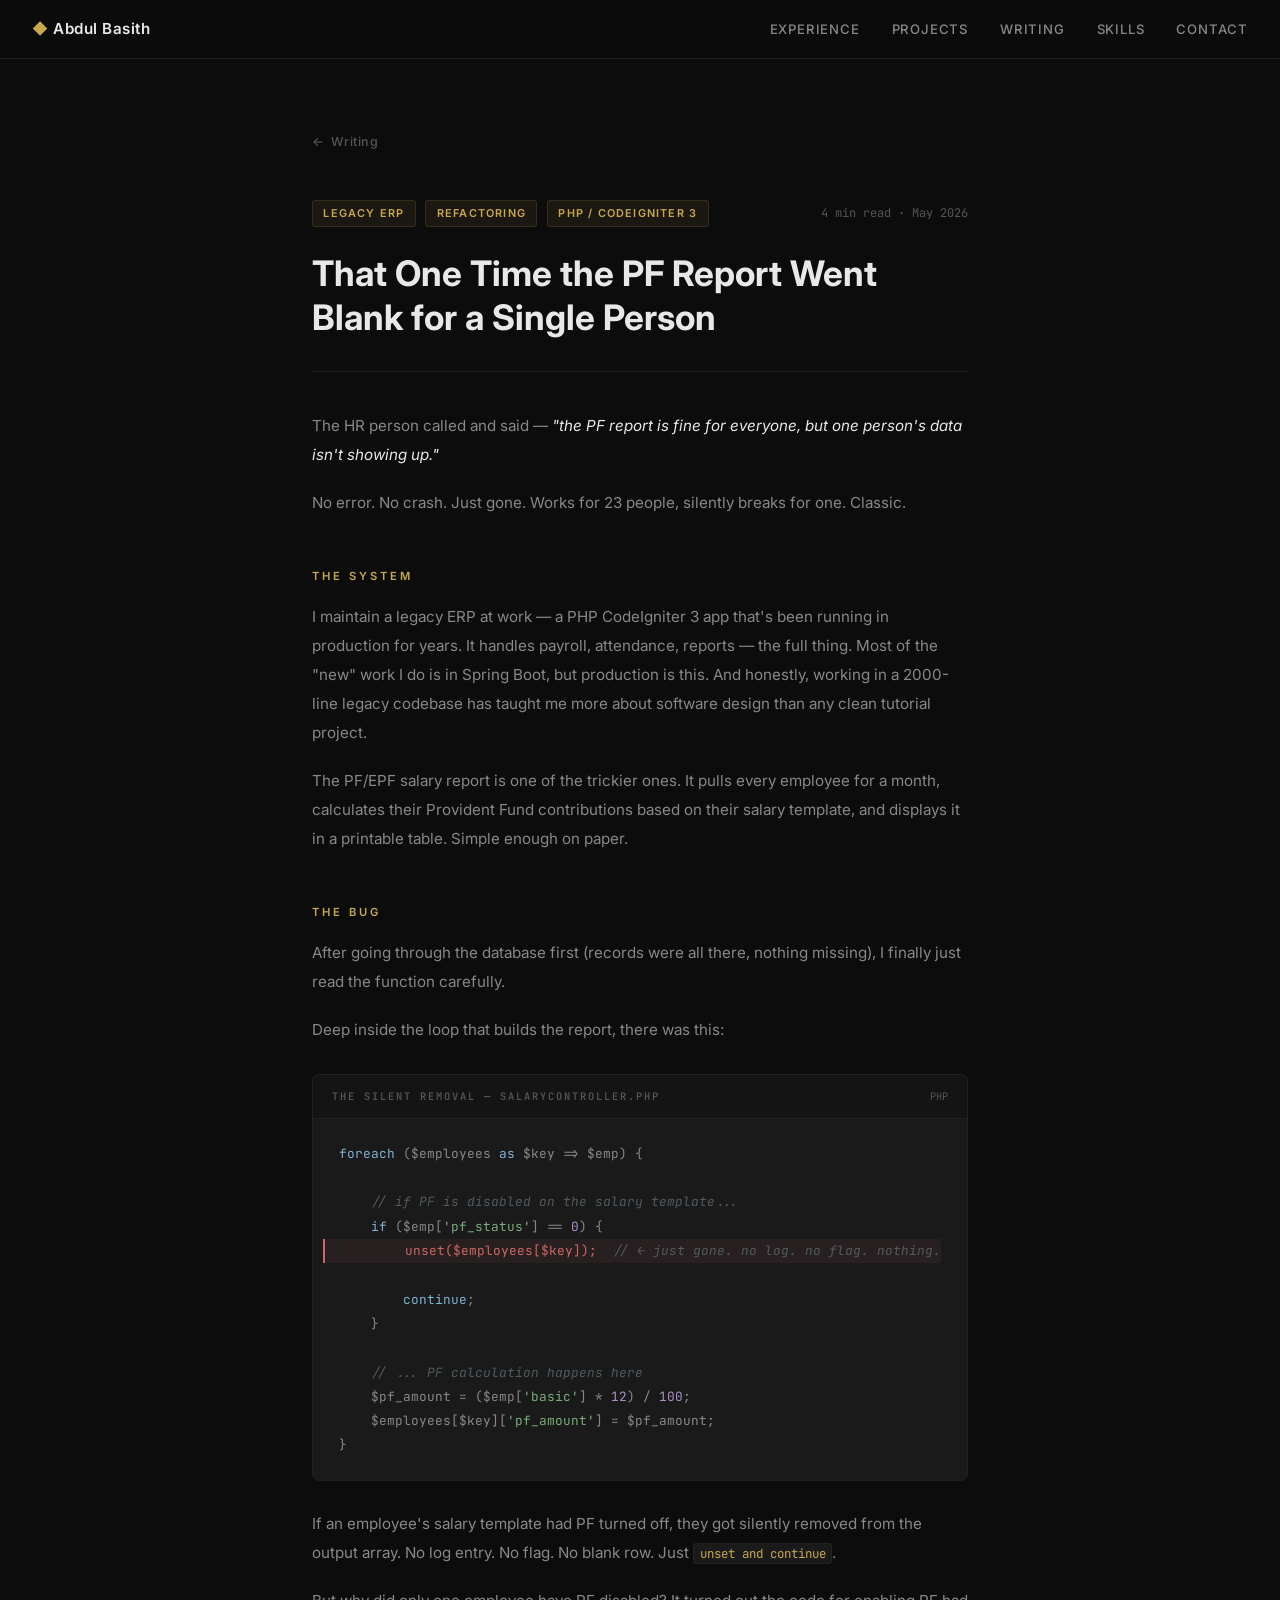
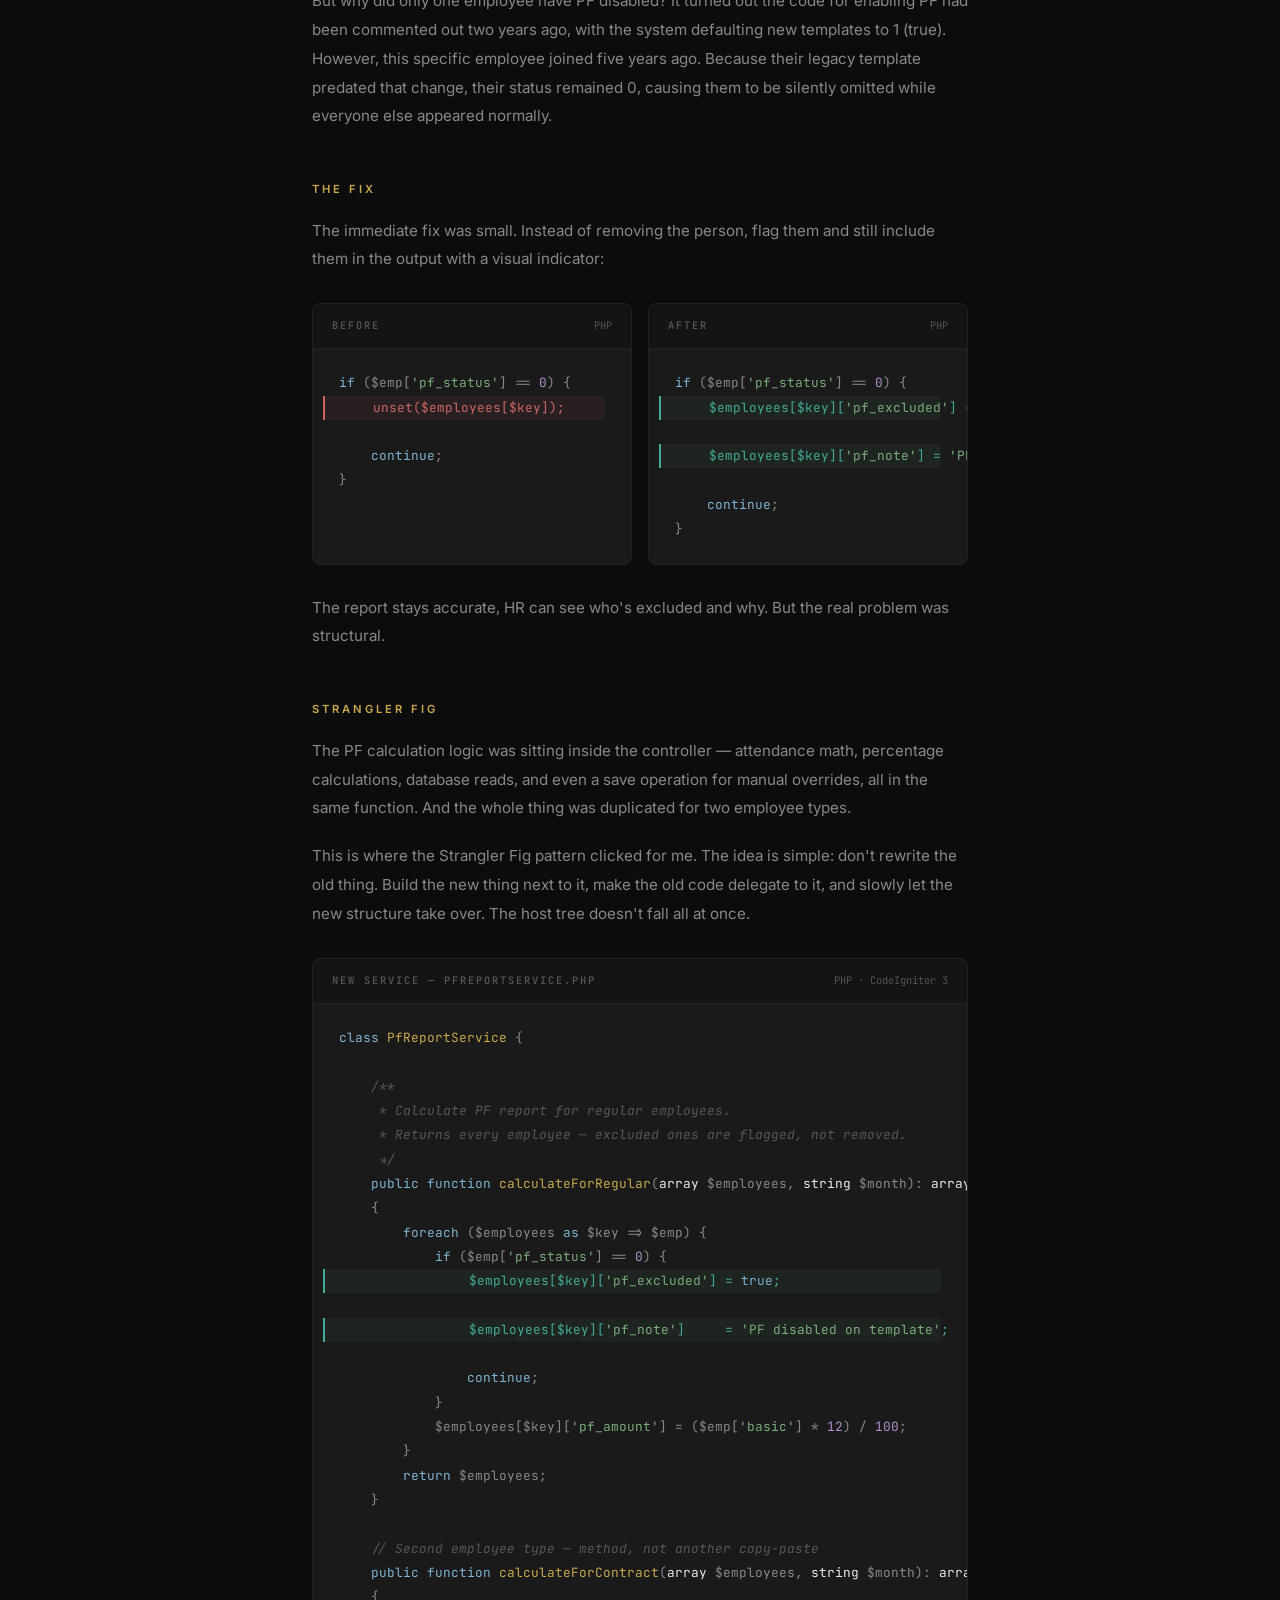
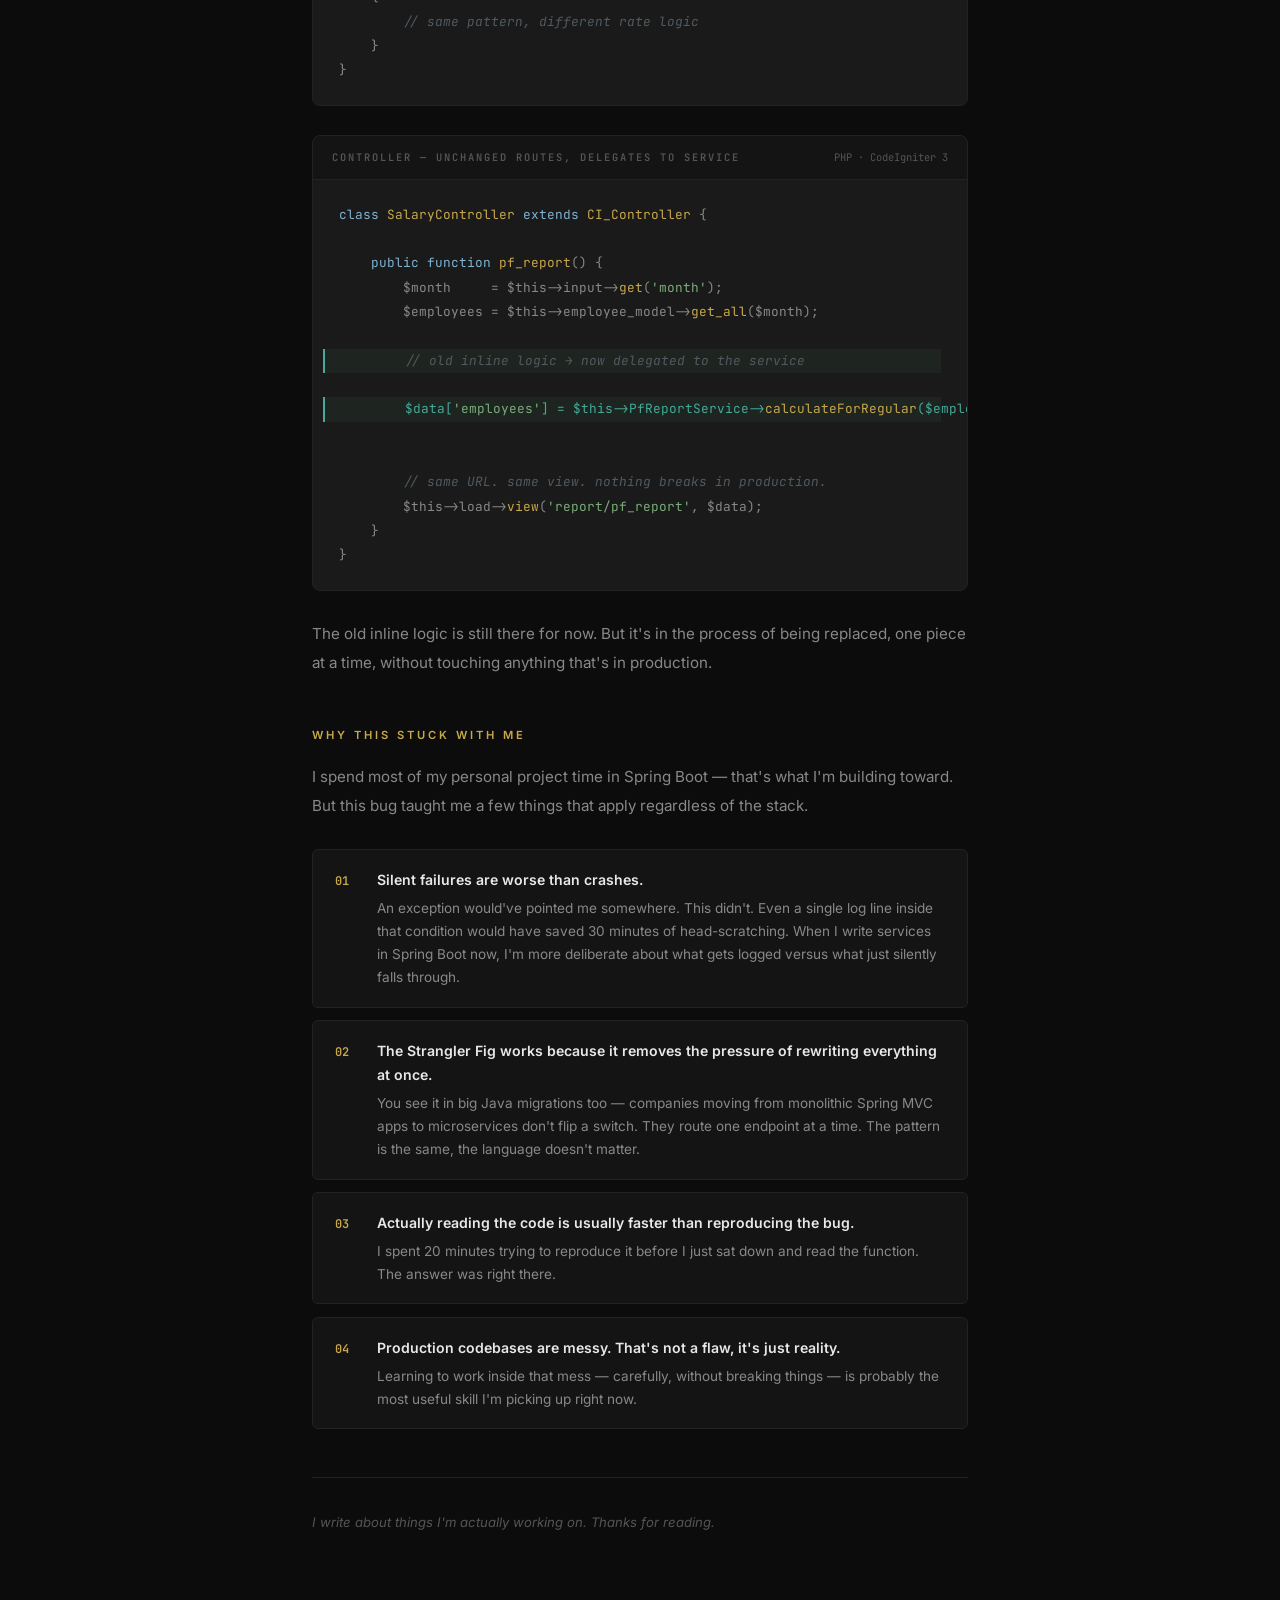
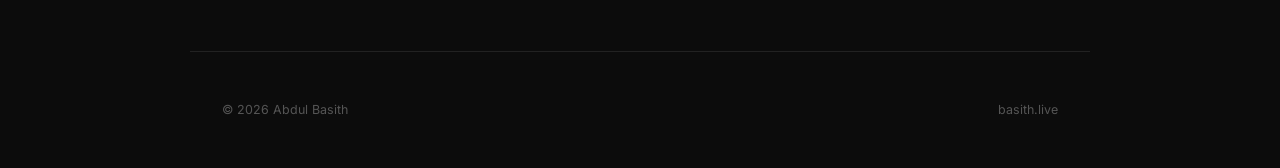
==== commit bdee65b7: "made date synamic" ====
--- a/blog-pf-report.html
+++ b/blog-pf-report.html
@@ -346,7 +346,7 @@
 </main>
 
 <footer>
-    <span>© 2025 Abdul Basith</span>
+    <span>© <script>document.write(new Date().getFullYear())</script> Abdul Basith</span>
     <span>basith.live</span>
 </footer>
 
